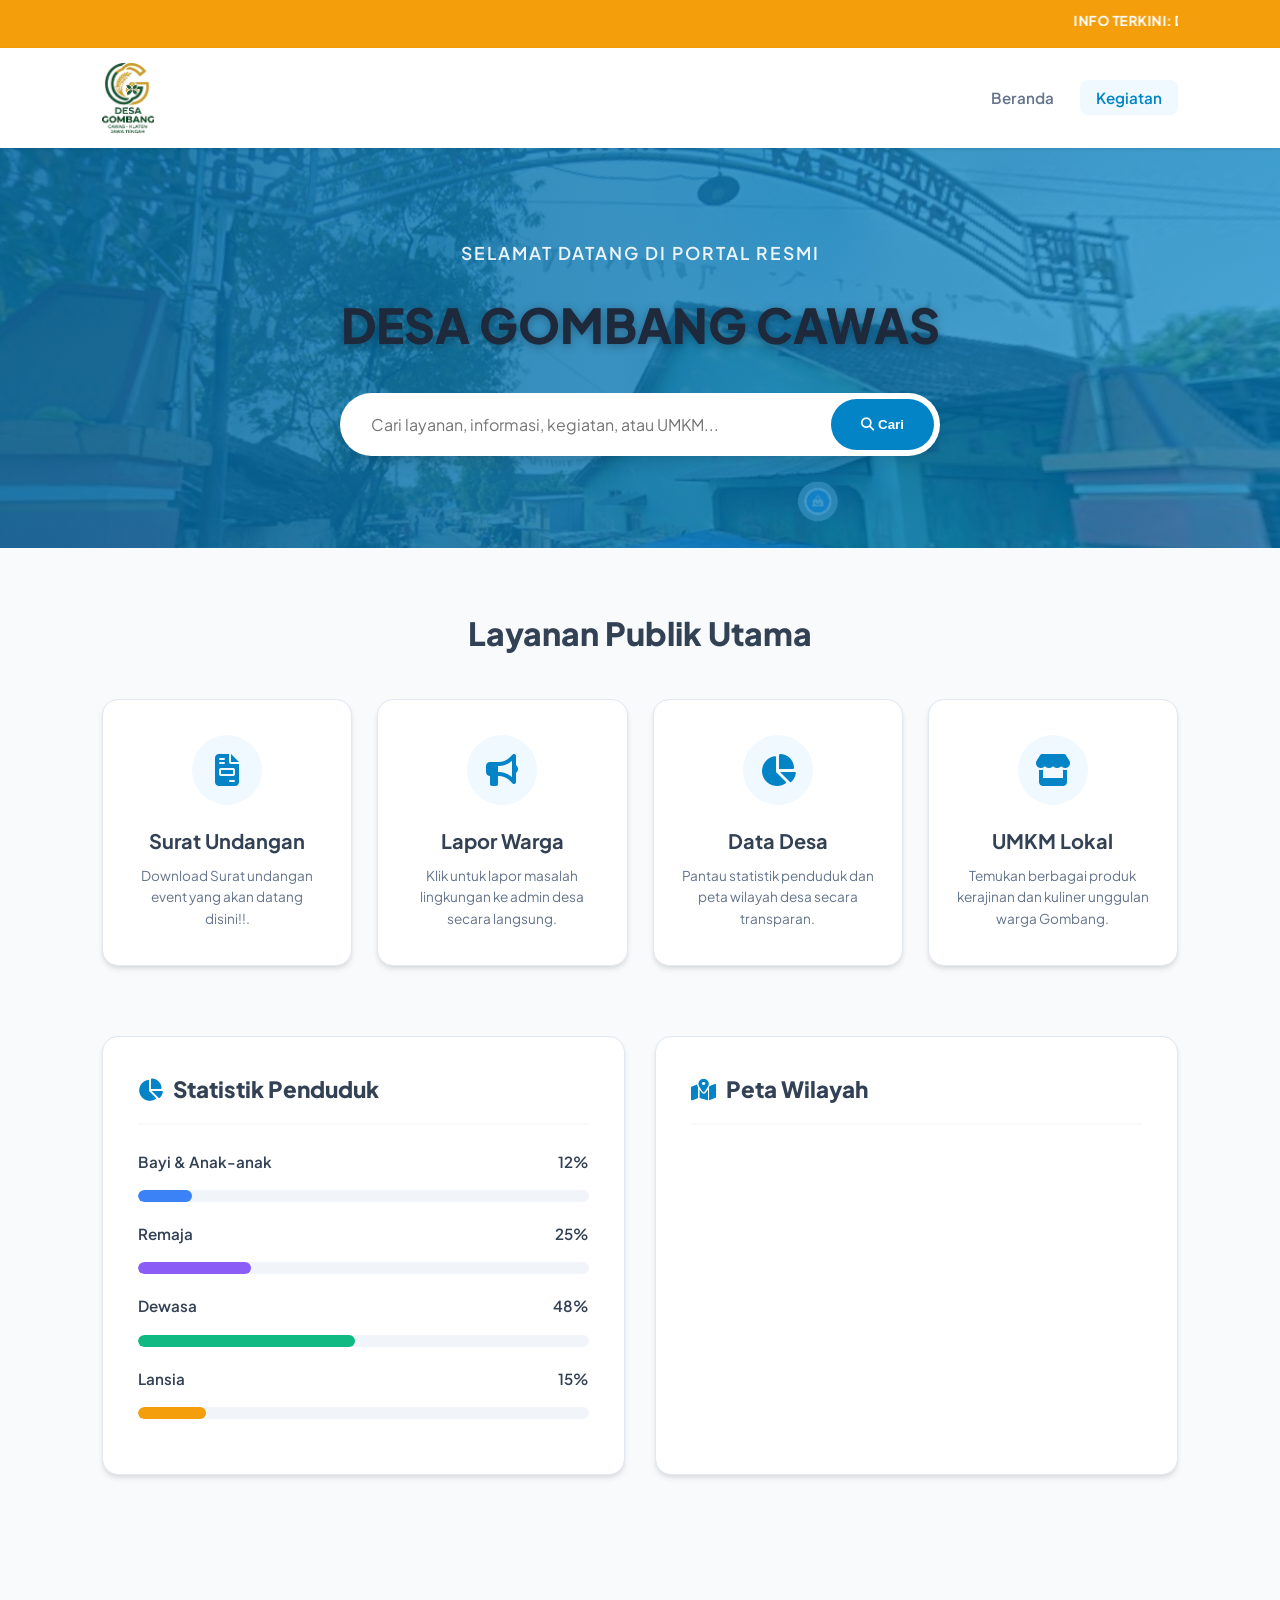
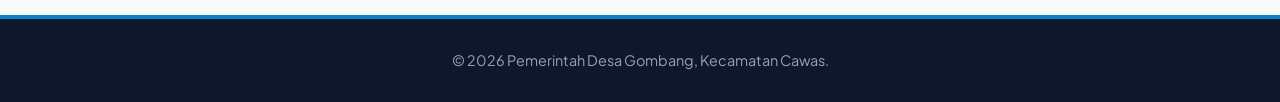
==== index.html @ a7930ddc "Initial commit" ====
<!DOCTYPE html>
<html lang="id">
<head>
    <meta charset="UTF-8">
    <meta name="viewport" content="width=device-width, initial-scale=1.0">
    <title>Portal tidak Resmi Desa Gombang</title>
    <link rel="stylesheet" href="style.css">
    <link rel="icon" type="images/png" href="assets/img/logo-gombang-lite.png">
    <link rel="stylesheet" href="https://cdnjs.cloudflare.com/ajax/libs/font-awesome/6.4.0/css/all.min.css">
</head>
<body>

    <div class="ticker">
        <marquee>INFO TERKINI: Desa Gombang akan mengadakan event 17 Agustus untuk mempringati hari kemerdekaan Indonesia pada tanggal 23 Agustus 2026. Dengan doorprize utama SEPEDA LISTRIK!! | Selamat datang di website resmi Desa Gombang Cawas.</marquee>
    </div>

    <nav>
    <a href="index.html" class="logo-text">
        <img src="assets/img/logo-gombang.png" alt="Logo Desa Gombang" class="logo-img">
    </a>
    
    <ul>
        <li><a href="index.html">Beranda</a></li>
        <li><a href="kegiatan.html" class="active">Kegiatan</a></li>
    </ul>
</nav>
    <header class="hero">
        <div class="hero-content">
            <p>Selamat Datang di Portal Resmi</p>
            <h1>DESA GOMBANG CAWAS</h1>
            <div class="search-container">
                <input type="text" id="searchInput" placeholder="Cari layanan, informasi, kegiatan, atau UMKM..." autocomplete="off">
                <button id="searchBtn"><i class="fa-solid fa-magnifying-glass"></i> Cari</button>
                <div id="searchResults"></div>
            </div>
        </div>
    </header>

    <div class="main-content">
        <div class="section-header">
            <h2>Layanan Publik Utama</h2>
        </div>
        
        <div class="grid-services">
    <a href="Surat/surat.pdf" download class="service-card">
        <div class="icon-wrapper"><i class="fa-solid fa-file-invoice"></i></div>
        <h4>Surat Undangan</h4>
        <p style="font-size: 0.85rem; color: #64748b; margin-top: 5px;">Download Surat undangan event yang akan datang disini!!.</p>
    </a>

    <a href="https://wa.me/6285778948765?text=Halo%20Pak,%20saya%20ingin%20melaporkan%20sesuatu%20terkait%20lingkungan%20saya." target="_blank" class="service-card">
        <div class="icon-wrapper"><i class="fa-solid fa-bullhorn"></i></div>
        <h4>Lapor Warga</h4>
        <p style="font-size: 0.85rem; color: #64748b; margin-top: 5px;">Klik untuk lapor masalah lingkungan ke admin desa secara langsung.</p>
    </a>

    <a href="#bagian-statistik" class="service-card">
        <div class="icon-wrapper"><i class="fa-solid fa-chart-pie"></i></div>
        <h4>Data Desa</h4>
        <p style="font-size: 0.85rem; color: #64748b; margin-top: 5px;">Pantau statistik penduduk dan peta wilayah desa secara transparan.</p>
    </a> 

    <a href="umkm.html" class="service-card">
        <div class="icon-wrapper"><i class="fa-solid fa-store"></i></div>
        <h4>UMKM Lokal</h4>
        <p style="font-size: 0.85rem; color: #64748b; margin-top: 5px;">Temukan berbagai produk kerajinan dan kuliner unggulan warga Gombang.</p>
    </a>
</div>

        <div class="info-grid" id="bagian-statistik">
            <div class="info-card">
                <div class="card-header"><h3><i class="fa-solid fa-chart-pie"></i> Statistik Penduduk</h3></div>
                
                <div class="stat-row">
                    <span>Bayi & Anak-anak <span>12%</span></span>
                    <div class="bar-bg"><div class="bar-fill bg-bayi" style="width: 12%;"></div></div>
                </div>
                <div class="stat-row">
                    <span>Remaja <span>25%</span></span>
                    <div class="bar-bg"><div class="bar-fill bg-remaja" style="width: 25%;"></div></div>
                </div>
                <div class="stat-row">
                    <span>Dewasa <span>48%</span></span>
                    <div class="bar-bg"><div class="bar-fill bg-dewasa" style="width: 48%;"></div></div>
                </div>
                <div class="stat-row">
                    <span>Lansia <span>15%</span></span>
                    <div class="bar-bg"><div class="bar-fill bg-lansia" style="width: 15%;"></div></div>
                </div>
            </div>

            <div class="info-card map-container">
                <div class="card-header"><h3><i class="fa-solid fa-map-location-dot"></i> Peta Wilayah</h3></div>
                <iframe src="https://www.google.com/maps/embed?pb=!1m18!1m12!1m3!1d3954.912423854958!2d110.669528!3d-7.618641!2m3!1f0!2f0!3f0!3m2!1i1024!2i768!4f13.1!3m3!1m2!1s0x2e7a46d1b764c6f5%3A0x5027a76e3552d00!2sGombang%2C%20Cawas%2C%20Klaten!5e0!3m2!1sid!2sid!4v1684970000000" allowfullscreen="" loading="lazy"></iframe>
            </div>
        </div>
    </div>
    
    <footer>
        <p>© 2026 Pemerintah Desa Gombang, Kecamatan Cawas.</p>
    </footer>

    <script src="script.js"></script>
</body>
</html>
---- style.css ----
@import url('https://fonts.googleapis.com/css2?family=Plus+Jakarta+Sans:wght@400;500;600;700;800&display=swap');

/* ==========================================================================
   1. VARIABEL WARNA & UKURAN (GANTI TEMA WEBSITE DI SINI)
   ========================================================================== */
:root {
    /* Warna Utama Website */
    --primary: #0284c7;       /* COMMAND: Biru utama (Warna dasar Tombol, Link aktif) */
    --primary-dark: #0369a1;  /* COMMAND: Biru gelap (Warna saat tombol di-hover/disentuh) */
    --accent: #f59e0b;        /* COMMAND: Oranye/Kuning (Warna untuk highlight/Running text) */
    
    /* Warna Background & Teks */
    --bg-color: #f8fafc;      /* COMMAND: Warna background dasar website (abu-abu sangat muda) */
    --surface: #ffffff;       /* COMMAND: Warna background kotak/kartu (Putih) */
    --text-main: #334155;     /* COMMAND: Warna teks utama (Hitam keabu-abuan) */
    --text-muted: #64748b;    /* COMMAND: Warna teks pendukung/sub-judul (Abu-abu) */
    --border: #e2e8f0;        /* COMMAND: Warna garis tepi / border pemisah */
    
    /* Efek Bayangan (Shadow) */
    --shadow-sm: 0 1px 3px rgba(0,0,0,0.1);                                  /* COMMAND: Bayangan tipis */
    --shadow-md: 0 4px 6px -1px rgba(0,0,0,0.1), 0 2px 4px -1px rgba(0,0,0,0.06);  /* COMMAND: Bayangan sedang */
    --shadow-lg: 0 10px 15px -3px rgba(0,0,0,0.1), 0 4px 6px -2px rgba(0,0,0,0.05); /* COMMAND: Bayangan tebal */
    
    /* Lengkungan Sudut (Border Radius) */
    --radius-lg: 16px;        /* COMMAND: Lengkungan besar (Untuk Kartu/Kotak utama) */
    --radius-md: 12px;        /* COMMAND: Lengkungan sedang (Untuk Tombol/Gambar) */
}

/* ==========================================================================
   2. PENGATURAN DASAR (RESET)
   ========================================================================== */
* { 
    margin: 0;                /* COMMAND: Menghilangkan jarak luar bawaan browser */
    padding: 0;               /* COMMAND: Menghilangkan jarak dalam bawaan browser */
    box-sizing: border-box;   /* COMMAND: Agar padding tidak merusak ukuran elemen */
}

body { 
    font-family: 'Plus Jakarta Sans', sans-serif; /* COMMAND: Ganti jenis font website di sini */
    background-color: var(--bg-color);            /* COMMAND: Mengambil warna dari :root di atas */
    color: var(--text-main); 
    line-height: 1.6; 
}

/* --- Kelas Bantuan (Utility) --- */
.pt-0 { padding-top: 0 !important; }
.mt-0 { margin-top: 0 !important; }
.text-center { text-align: center; }

/* ==========================================================================
   3. KOMPONEN HEADER & NAVBAR
   ========================================================================== */
/* Pengaturan Running Text (Info Terkini) */
.ticker {
    background: var(--accent); /* COMMAND: Ubah 'var(--accent)' misal jadi '#ff0000' untuk ganti warna tiker */
    color: #fff;               /* COMMAND: Warna teks di dalam running text */
    padding: 10px 8%;
    font-size: 0.85rem;
    font-weight: 700;
    letter-spacing: 0.5px;
}

/* Pengaturan Navigasi Atas (Menu) */
nav { 
    background: var(--surface); 
    padding: 15px 8%;          /* COMMAND: Ubah angka ini jika navbar terasa terlalu tebal/tipis */
    display: flex; 
    justify-content: space-between; 
    align-items: center; 
    box-shadow: var(--shadow-sm);
    position: sticky;          /* Bikin navbar nempel di atas pas di-scroll */
    top: 0; 
    z-index: 1000;             /* COMMAND: Pastikan posisi menu selalu di lapisan paling atas */
}

/* Ukuran Logo Website */
.logo-img { height: 70px; width: auto; display: block; }       /* COMMAND: Ganti angka 70px jika logo kebesaran/kekecilan */
.logo-img-sm { height: 65px; width: auto; display: block; }
.logo-instansi { height: 45px; object-fit: contain; }          /* COMMAND: Ukuran logo kedua (seperti logo pemkab/kecamatan) */

/* Pengaturan Menu Link (Beranda, Profil, dll) */
nav ul { 
    display: flex; 
    list-style: none; 
    gap: 10px;                 /* COMMAND: Jarak antar menu di navbar */
    align-items: center; 
}
nav ul li a { 
    color: var(--text-muted); 
    text-decoration: none; 
    font-weight: 600; 
    font-size: 0.95rem;        /* COMMAND: Ukuran huruf menu navigasi */
    padding: 8px 16px;
    border-radius: 8px;
    transition: all 0.3s ease;
}

/* Warna menu saat kursor diarahkan (Hover) & saat aktif */
nav ul li a:hover, nav ul li a.active { 
    color: var(--primary);     /* COMMAND: Warna teks menu saat aktif/di-hover */
    background: #f0f9ff;       /* COMMAND: Warna blok background menu saat di-hover */
}

/* ==========================================================================
   4. HERO SECTION (BANNER GAMBAR BESAR)
   ========================================================================== */
.hero { 
    /* COMMAND: Ganti nama file 'banner.jpg' dengan nama foto desa Anda di folder assets/img/ */
    background: linear-gradient(to right, rgba(3, 105, 161, 0.85), rgba(2, 132, 199, 0.7)), url('assets/img/banner.jpg'); 
    background-size: cover; 
    background-position: center; 
    height: 400px;             /* COMMAND: Tinggi area banner utama */
    display: flex; 
    justify-content: center; 
    align-items: center; 
    padding: 0 20px; 
}

.hero-content {
    text-align: center;
    color: var(--surface);
    max-width: 800px;
    width: 100%;
}

.hero p { 
    font-size: 1.1rem; 
    font-weight: 600; 
    letter-spacing: 2px; 
    text-transform: uppercase; 
    margin-bottom: 10px; 
    opacity: 0.9;
}

.hero h1 { 
    font-size: 3rem;           /* COMMAND: Ukuran teks judul besar (DESA GOMBANG) */
    font-weight: 800; 
    margin-bottom: 30px; 
    text-shadow: 0 2px 10px rgba(0,0,0,0.3); 
}

/* ==========================================================================
   5. FITUR PENCARIAN (SEARCH BAR)
   ========================================================================== */
.search-container { 
    display: flex; 
    background: var(--surface); 
    border-radius: 50px;       /* COMMAND: Membuat sudut kotak pencarian membulat */
    padding: 6px; 
    box-shadow: var(--shadow-lg); 
    position: relative; 
    max-width: 600px;          /* COMMAND: Lebar maksimal kotak pencarian */
    margin: 0 auto;
}

.search-container input { 
    flex: 1; 
    border: none; 
    padding: 15px 25px; 
    border-radius: 50px; 
    outline: none; 
    font-size: 1rem; 
    font-family: inherit; 
    color: var(--text-main);
}

.search-container button { 
    background: var(--primary); 
    color: var(--surface); 
    border: none; 
    padding: 0 30px; 
    border-radius: 50px; 
    font-weight: 700; 
    cursor: pointer; 
    transition: 0.3s; 
}

.search-container button:hover { 
    background: var(--primary-dark); /* COMMAND: Warna tombol cari saat disentuh/hover */
}

/* Dropdown Hasil Pencarian */
#searchResults {
    position: absolute; 
    top: calc(100% + 15px); 
    left: 0; 
    right: 0; 
    background: var(--surface); 
    border-radius: var(--radius-md); 
    box-shadow: var(--shadow-lg); 
    max-height: 300px;         /* COMMAND: Tinggi maksimal kotak hasil cari (bisa di-scroll) */
    overflow-y: auto; 
    z-index: 1001; 
    text-align: left; 
    border: 1px solid var(--border); 
    display: none;
}

.search-result-item { 
    display: block; 
    padding: 14px 25px; 
    color: var(--text-main); 
    text-decoration: none; 
    border-bottom: 1px solid var(--border); 
    transition: all 0.2s ease; 
    font-weight: 600; 
    font-size: 0.95rem; 
}

.search-result-item:last-child { border-bottom: none; }

.search-result-item:hover { 
    background: #f0f9ff; 
    color: var(--primary); 
    padding-left: 32px; 
}

.search-no-result { 
    padding: 20px; 
    color: #ef4444;            /* COMMAND: Warna teks saat hasil pencarian tidak ditemukan (Merah) */
    text-align: center; 
    font-weight: 700; 
    font-size: 0.95rem; 
    background: #fef2f2; 
    border-radius: var(--radius-md); 
}

/* Custom Scrollbar untuk Pencarian */
#searchResults::-webkit-scrollbar { width: 8px; }
#searchResults::-webkit-scrollbar-track { background: #f1f5f9; border-radius: 0 12px 12px 0; }
#searchResults::-webkit-scrollbar-thumb { background: #cbd5e1; border-radius: 10px; } /* COMMAND: Ganti warna abu scrollbar di sini */

/* ==========================================================================
   6. KONTEN UTAMA & KARTU LAYANAN (BERANDA)
   ========================================================================== */
.main-content { 
    padding: 60px 8%; 
    max-width: 1400px; 
    margin: 0 auto; 
}

.section-header { text-align: center; margin-bottom: 40px; }
.section-header h2 { font-size: 2rem; color: var(--text-main); font-weight: 800; margin-bottom: 10px; }
.section-header p { color: var(--text-muted); font-size: 1.05rem; }

/* Grid 4 Kolom Layanan (Surat, Lapor Warga, dll) */
.grid-services { 
    display: grid; 
    grid-template-columns: repeat(auto-fit, minmax(240px, 1fr)); /* COMMAND: Ganti 240px untuk melebarkan/menyempitkan kartu */
    gap: 25px; 
    margin-bottom: 70px; 
}

.service-card { 
    background: var(--surface); 
    padding: 35px 25px; 
    border-radius: var(--radius-lg); 
    text-align: center; 
    box-shadow: var(--shadow-md); 
    border: 1px solid var(--border); 
    transition: all 0.3s ease; 
    text-decoration: none; 
    color: var(--text-main); 
}

.service-card:hover { 
    transform: translateY(-8px); /* COMMAND: Efek kartu melayang naik saat kursor menempel */
    box-shadow: var(--shadow-lg); 
    border-color: var(--primary); 
}

.icon-wrapper { 
    width: 70px; 
    height: 70px; 
    background: #f0f9ff;       /* COMMAND: Warna bulat di belakang icon (biru sangat pudar) */
    border-radius: 50%; 
    display: flex; 
    justify-content: center; 
    align-items: center; 
    margin: 0 auto 20px auto; 
    transition: all 0.3s ease; 
}

.service-card i { font-size: 2rem; color: var(--primary); }
.service-card:hover .icon-wrapper { background: var(--primary); }
.service-card:hover i { color: var(--surface); }
.service-card h4 { font-size: 1.25rem; font-weight: 700; margin-bottom: 8px; }

/* ==========================================================================
   7. STATISTIK DESA & GOOGLE MAPS
   ========================================================================== */
.info-grid { 
    display: grid; 
    grid-template-columns: 1fr 1fr; /* COMMAND: Membagi area statistik dan map menjadi 2 kolom (Kiri Kanan) */
    gap: 30px; 
}

.info-card { 
    background: var(--surface); 
    padding: 35px; 
    border-radius: var(--radius-lg); 
    box-shadow: var(--shadow-md); 
    border: 1px solid var(--border); 
}

.card-header { 
    border-bottom: 2px solid var(--bg-color); 
    padding-bottom: 15px; 
    margin-bottom: 25px; 
}

.card-header h3 { 
    font-size: 1.4rem; 
    font-weight: 800; 
    color: var(--text-main); 
    display: flex; 
    align-items: center; 
    gap: 10px; 
}

.card-header h3 i { color: var(--primary); }

/* Progress Bar Statistik */
.stat-row { margin-bottom: 20px; }
.stat-row span { 
    display: flex; 
    justify-content: space-between; 
    font-weight: 600; 
    margin-bottom: 8px; 
    font-size: 0.95rem; 
}

.bar-bg { 
    background: #f1f5f9; 
    border-radius: 10px; 
    height: 12px;              /* COMMAND: Ketebalan bar statistik */
    width: 100%; 
    overflow: hidden; 
}

.bar-fill { 
    height: 100%; 
    border-radius: 10px; 
    transition: width 1s ease-in-out; 
}

/* Warna-warni bar statistik */
.bg-bayi { background: #3b82f6; }   /* COMMAND: Warna bar bayi (Biru) */
.bg-remaja { background: #8b5cf6; } /* COMMAND: Warna bar remaja (Ungu) */
.bg-dewasa { background: #10b981; } /* COMMAND: Warna bar dewasa (Hijau) */
.bg-lansia { background: #f59e0b; } /* COMMAND: Warna bar lansia (Oranye) */

/* Kontainer Maps */
.map-container iframe { 
    width: 100%; 
    height: 280px;             /* COMMAND: Ketinggian peta Google Maps */
    border-radius: var(--radius-md); 
    border: none; 
}

/* ==========================================================================
   8. TOMBOL (BUTTONS)
   ========================================================================== */
.btn-primary { 
    display: flex; 
    align-items: center; 
    justify-content: center; 
    gap: 10px; 
    background: var(--primary); 
    color: var(--surface); 
    padding: 14px 20px; 
    border-radius: var(--radius-md); 
    text-decoration: none; 
    font-weight: 600; 
    margin-top: 30px; 
    transition: 0.3s; 
    border: none; 
    cursor: pointer; 
    width: 100%; 
}
.btn-primary:hover { background: var(--primary-dark); box-shadow: var(--shadow-md); }

.btn-wa { background: #10b981; } /* COMMAND: Warna Hijau khusus tombol WhatsApp */
.btn-wa:hover { background: #059669; }

.btn-back { 
    display: inline-flex; 
    align-items: center; 
    gap: 8px; 
    background: #f1f5f9; 
    color: var(--text-main); 
    padding: 10px 20px; 
    border-radius: 50px; 
    text-decoration: none; 
    font-weight: 600; 
    font-size: 0.95rem; 
    transition: 0.3s; 
    margin-bottom: 25px; 
}
.btn-back:hover { background: var(--border); color: var(--primary); }
.btn-back-surface { background: var(--surface); box-shadow: var(--shadow-sm); }

/* ==========================================================================
   9. HALAMAN PROFIL, KEGIATAN & UMKM
   ========================================================================== */
/* Banner Header Khusus Halaman Internal */
.header-internal { 
    /* COMMAND: Ganti 'assets/img/banner.jpg' di sini juga jika banner dalam mau diubah */
    background: linear-gradient(rgba(2, 132, 199, 0.75), rgba(2, 132, 199, 0.75)), url('assets/img/banner.jpg') center/cover; 
    padding: 60px 8% 120px 8%; 
    text-align: center; 
    color: var(--surface); 
}
.header-internal h1 { font-size: 2.5rem; font-weight: 800; margin-bottom: 10px; }
.header-internal p { font-size: 1.1rem; opacity: 0.9; }

/* Kotak Konten Utama yang Elegan (Profil) */
.content-box { 
    background: var(--surface); 
    padding: 45px; 
    border-radius: var(--radius-lg); 
    box-shadow: var(--shadow-lg); 
    margin-top: -80px;         /* COMMAND: Membuat efek kotak konten menumpuk di atas banner */
    position: relative; 
    z-index: 10; 
    border: 1px solid var(--border); 
}
.content-box h3 { color: var(--text-main); font-size: 1.5rem; font-weight: 800; margin-bottom: 15px; display: flex; align-items: center; gap: 10px; }
.content-box h3 i { color: var(--primary); }
.content-box p { color: var(--text-muted); font-size: 1.05rem; line-height: 1.8; text-align: justify; margin-bottom: 20px; }
.content-box ul { margin-left: 25px; margin-bottom: 30px; color: var(--text-muted); font-size: 1.05rem; line-height: 1.8; }
.content-box hr { border: 0; border-top: 1px solid var(--border); margin: 40px 0; }

.visi-title { font-weight: 700; color: var(--text-main); margin-bottom: 5px; }
.misi-title { font-weight: 700; color: var(--text-main); margin-top: 25px; margin-bottom: 5px; }

/* Grid Potensi Desa (Kiri-Tengah-Kanan) */
.potensi-grid { 
    display: grid; 
    grid-template-columns: 1fr 1.5fr 1fr; /* COMMAND: Atur proporsi lebar (kiri-tengah-kanan) di sini */
    gap: 20px; 
    margin-top: 20px; 
    align-items: start; 
}

.potensi-card { 
    background: #f8fafc; 
    border-radius: 8px; 
    overflow: hidden; 
    box-shadow: 0 2px 4px rgba(0,0,0,0.05); 
    display: flex; 
    flex-direction: column; 
}
.potensi-card.pertanian { border-left: 4px solid #0284c7;  height: 100%; } /* COMMAND: Warna list card Pertanian */
.potensi-card.mebel { border-left: 4px solid #92400e; height: 100%; }      /* COMMAND: Warna list card Mebel */

/* INI YANG BIKIN GAMBAR NGGAK MELAR */
.potensi-card img { width: 100%; height: 100%; object-fit: cover; }       /* COMMAND: Jangan diubah agar foto tetap proporsional */

.potensi-body { padding: 15px; flex-grow: 1; }
.potensi-title { margin: 0 0 8px 0; }
.potensi-title.biru { color: #0284c7; }
.potensi-title.coklat { color: #92400e; }
.potensi-desc { font-size: 0.9rem; margin: 0; color: #64748b; line-height: 1.5; }

/* Bagian Poster Promosi */
.potensi-poster { 
    text-align: center; 
    background: white; 
    padding: 15px; 
    border-radius: 8px; 
    box-shadow: 0 4px 6px rgba(0,0,0,0.1); 
}
.potensi-poster img { width: 100%; border-radius: 8px; box-shadow: 0 4px 15px rgba(0,0,0,0.2); }

/* INI TAMPILAN TOMBOL DOWNLOAD BARU YANG ELEGAN */
.btn-download { 
    display: inline-flex; 
    align-items: center; 
    justify-content: center; 
    gap: 10px; 
    background: linear-gradient(135deg, #0284c7, #0369a1); /* COMMAND: Gradient biru untuk tombol download */
    color: white; 
    text-decoration: none; 
    padding: 12px 25px; 
    border-radius: 50px; 
    font-weight: 800; 
    font-size: 0.95rem; 
    margin-top: 20px; 
    transition: all 0.3s ease; 
    border: none; 
    box-shadow: 0 4px 10px rgba(2, 132, 199, 0.3); 
}

.btn-download:hover { 
    transform: translateY(-4px); 
    box-shadow: 0 6px 15px rgba(2, 132, 199, 0.5); 
    background: linear-gradient(135deg, #0369a1, #075985); 
}

/* --- Halaman Kegiatan & Berita --- */
.hero-kegiatan { 
    min-height: 350px; 
    display: flex; 
    justify-content: center; 
    align-items: center; 
    text-align: center; 
    background: linear-gradient(rgba(2, 132, 199, 0.75), rgba(2, 132, 199, 0.75)), url('assets/img/banner.jpg') center/cover; 
}
.hero-kegiatan h1 { font-size: 3.5rem; margin-bottom: 15px; font-weight: bold; color: white;}
.hero-kegiatan p { font-size: 1.1rem; text-transform: uppercase; letter-spacing: 1px; color: white;}

.kegiatan-wrapper { max-width: 1100px; margin: 0 auto; padding: 40px 20px; }
.btn-back-alt { 
    display: inline-flex; 
    align-items: center; 
    gap: 8px; 
    margin-bottom: 25px; 
    color: #1e293b; 
    text-decoration: none; 
    font-weight: bold; 
    font-size: 0.95rem; 
    padding: 10px 20px; 
    background: #fff; 
    border-radius: 8px; 
    border: 1px solid #e2e8f0; 
    box-shadow: 0 2px 4px rgba(0,0,0,0.05); 
}
.btn-back-alt:hover { color: var(--primary); border-color: var(--primary); }

.kegiatan-grid { display: grid; grid-template-columns: 1fr 1fr; gap: 30px; } /* COMMAND: Ganti jadi '1fr 1fr 1fr' jika ingin 3 kolom */
.kegiatan-card { background: #fff; border-radius: 12px; overflow: hidden; box-shadow: 0 4px 10px rgba(0,0,0,0.05); border: 1px solid #e2e8f0; }
.kegiatan-card img { width: 100%; height: 250px; object-fit: cover; }       /* COMMAND: Tinggi gambar cover kegiatan */
.kegiatan-body { padding: 25px; }
.kegiatan-title { margin: 0 0 10px; font-size: 1.4rem; color: #1e293b; }
.kegiatan-desc { color: #64748b; font-size: 0.95rem; line-height: 1.6; margin-bottom: 20px; }

/* Pengaturan Label Tag Kategori (Berita/UMKM) */
.tag-badge { 
    display: inline-block; 
    padding: 6px 14px; 
    border-radius: 20px; 
    font-size: 0.75rem; 
    font-weight: bold; 
    letter-spacing: 1px; 
    margin-bottom: 15px; 
    text-transform: uppercase; 
}
/* COMMAND: Pengaturan warna latar & teks untuk tiap label kategori */
.tag-pembangunan { background: #e0f2fe; color: #0284c7; }
.tag-kesehatan { background: #dcfce7; color: #16a34a; }
.tag-pendidikan { background: #fef3c7; color: #d97706; }
.tag-ekonomi { background: #fce7f3; color: #db2777; }
.tag-kraf { background: #fffbeb; color: #f59e0b; }
.tag-kuliner { background: #fef2f2; color: #ef4444; }

.kegiatan-link { font-weight: bold; text-decoration: none; font-size: 0.9rem; }
.text-biru { color: #0284c7; }
.text-hijau { color: #16a34a; }
.text-oranye { color: #d97706; }
.text-pink { color: #db2777; }

/* --- Halaman Produk UMKM --- */
.umkm-back-wrapper { text-align: left; margin-top: -60px; margin-bottom: 20px; position: relative; z-index: 20; }
.news-grid { 
    display: grid; 
    grid-template-columns: repeat(auto-fit, minmax(320px, 1fr)); /* COMMAND: Lebar minimal kartu produk UMKM 320px */
    gap: 30px; 
    margin-top: -80px; 
    position: relative; 
    z-index: 10; 
}
.news-card { 
    background: var(--surface); 
    border-radius: var(--radius-lg); 
    overflow: hidden; 
    box-shadow: var(--shadow-md); 
    border: 1px solid var(--border); 
    transition: all 0.3s ease; 
}
.news-card:hover { transform: translateY(-5px); box-shadow: var(--shadow-lg); border-color: var(--primary); }
.news-card img { width: 100%; height: 220px; object-fit: cover; }
.news-content { padding: 30px; }
.umkm-title { margin-top: 10px; margin-bottom: 12px; font-size: 1.3rem; font-weight: 800; color: var(--text-main); line-height: 1.4;}
.umkm-price { color: var(--primary); font-weight: 800; font-size: 1.2rem; margin-bottom: 12px; } /* COMMAND: Warna harga produk */

/* ==========================================================================
   10. FOOTER (BAGIAN BAWAH WEBSITE)
   ========================================================================== */
footer { 
    background: #0f172a;       /* COMMAND: Warna background footer (Biru Dongker) */
    color: #94a3b8;            /* COMMAND: Warna teks di dalam footer */
    text-align: center; 
    padding: 30px 20px; 
    margin-top: 80px; 
    font-size: 0.9rem; 
    border-top: 4px solid var(--primary); /* COMMAND: Garis batas atas footer */
}

/* ==========================================================================
   11. PENGATURAN RESPONSIVE (UNTUK TAMPILAN HP/MOBILE)
   ========================================================================== */
/* COMMAND: Bagian ini akan aktif jika dibuka di layar lebih kecil dari 850px (HP/Tablet) */
@media (max-width: 850px) {
    nav { flex-direction: column; gap: 15px; padding: 20px; }
    nav ul { flex-wrap: wrap; justify-content: center; }
    .logo-instansi { display: none; } /* COMMAND: Logo Cawas disembunyikan di HP agar tidak sempit */
    .hero h1 { font-size: 2.2rem; }
    .info-grid { grid-template-columns: 1fr; } /* COMMAND: Statistik & Map jadi memanjang ke bawah (1 kolom) */
    .content-box { padding: 30px 20px; margin-top: -50px; }
    .news-grid { margin-top: -50px; }
    .header-internal { padding: 40px 5% 80px 5%; }
    .potensi-grid { grid-template-columns: 1fr; } /* COMMAND: Potensi desa berjejer ke bawah di HP */
    .kegiatan-grid { grid-template-columns: 1fr; }
}

/* --- SECTION EVENT HIGHLIGHT (POSTER EVENT) --- */
.event-highlight {
    max-width: 1100px;
    margin: 40px auto 20px auto;
    padding: 20px;
    text-align: center;
}

.poster-container {
    width: 100%;
    display: flex;
    justify-content: center;
}

.event-poster {
    width: 100%;            /* Paksa lebar 100% dari kontainer */
    max-width: 400px;       /* COMMAND: Batasi agar di desktop tidak kelebaran. Ganti angkanya jika mau lebih besar. */
    height: auto;           /* Jaga proporsi agar tidak gepeng */
    display: block;
    margin: 0 auto;
    border-radius: 16px;
    box-shadow: 0 10px 25px rgba(0,0,0,0.15);
    transition: transform 0.3s ease;
}

.event-poster:hover {
    transform: scale(1.02); /* COMMAND: Efek memperbesar sedikit saat poster di-hover */
}

/* Tombol Download Poster */
.btn-download-poster {
    display: inline-block;
    margin-top: 15px;
    padding: 10px 25px;
    background-color: #0284c7; /* COMMAND: Warna tombol download poster */
    color: white;
    text-decoration: none;
    border-radius: 50px;
    font-weight: 600;
    transition: background 0.3s;
}

.btn-download-poster:hover {
    background-color: #0369a1; /* COMMAND: Warna hover tombol download poster */
}

/* Kita buat tombolnya kelihatan jelas */
.tombol-kecil {
  display: inline-block;
  margin-top: 10px;
  padding: 5px 10px;
  background-color: #007bff; /* Warna latar biru */
  color: white;              /* Warna tulisan putih */
  text-decoration: none;     /* Menghapus garis bawah */
  border-radius: 4px;        /* Membuat sudut sedikit membulat */
  font-size: 14px;
}
/* CSS Tambahan agar UI lebih rapi */
.page-wrapper { max-width: 900px; margin: 40px auto; padding: 0 20px; }
.hero-image { width: 100%; height: 400px; object-fit: cover; border-radius: 16px; box-shadow: 0 10px 15px -3px rgba(0,0,0,0.1); }
.content-body { margin-top: 30px; line-height: 1.8; color: #334155; font-size: 1.1rem; }
.back-btn { display: inline-flex; align-items: center; gap: 8px; margin-top: 30px; padding: 12px 24px; background: #0ea5e9; color: white; text-decoration: none; border-radius: 8px; font-weight: 600; transition: background 0.3s; }
.back-btn:hover { background: #0284c7; }
h1 { color: #1e293b; margin-top: 20px; }
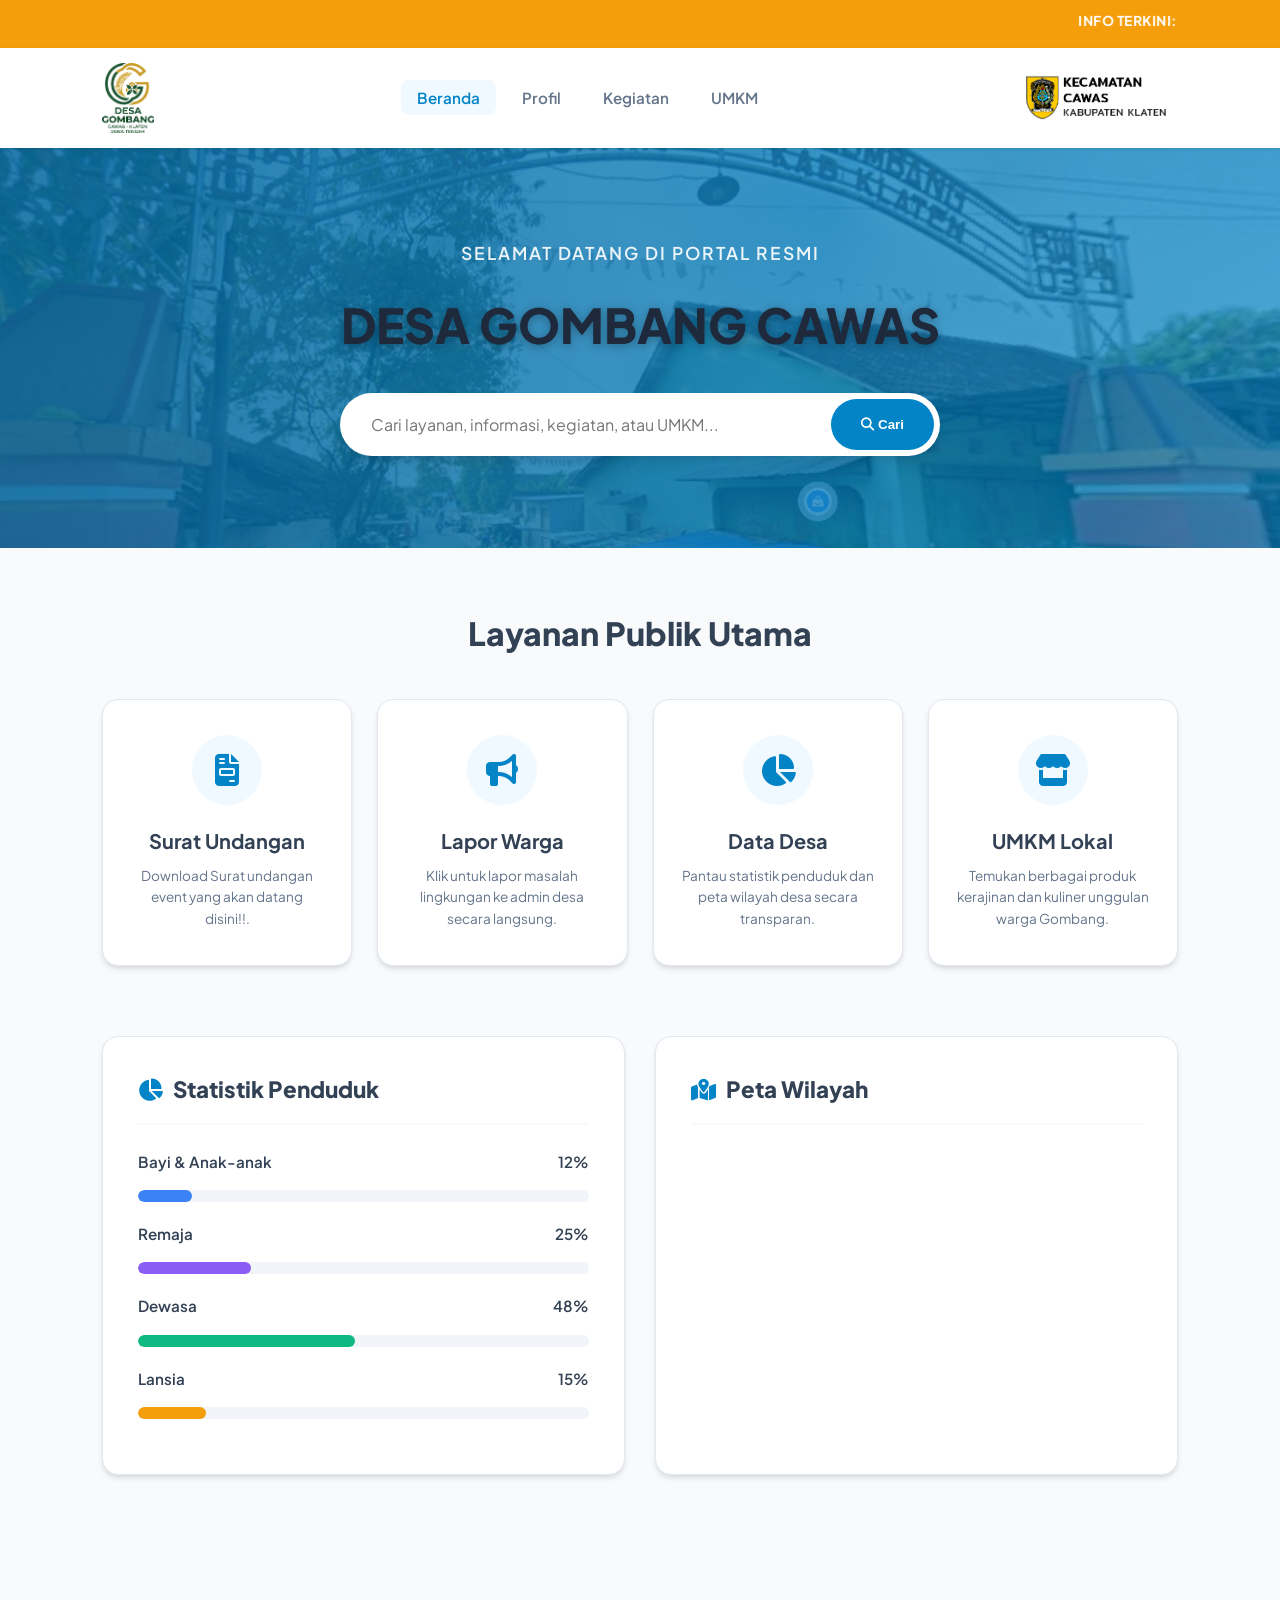
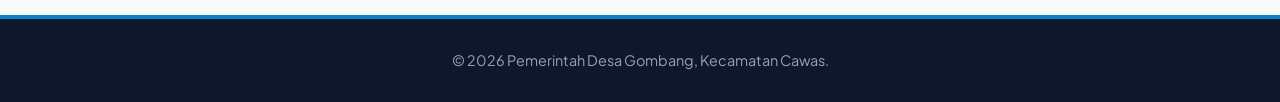
==== commit 9627a977: "Update index.html" ====
--- a/index.html
+++ b/index.html
@@ -3,7 +3,7 @@
 <head>
     <meta charset="UTF-8">
     <meta name="viewport" content="width=device-width, initial-scale=1.0">
-    <title>Portal tidak Resmi Desa Gombang</title>
+    <title>Portal Resmi Desa Gombang</title>
     <link rel="stylesheet" href="style.css">
     <link rel="icon" type="images/png" href="assets/img/logo-gombang-lite.png">
     <link rel="stylesheet" href="https://cdnjs.cloudflare.com/ajax/libs/font-awesome/6.4.0/css/all.min.css">
@@ -15,15 +15,18 @@
     </div>
 
     <nav>
-    <a href="index.html" class="logo-text">
-        <img src="assets/img/logo-gombang.png" alt="Logo Desa Gombang" class="logo-img">
-    </a>
-    
-    <ul>
-        <li><a href="index.html">Beranda</a></li>
-        <li><a href="kegiatan.html" class="active">Kegiatan</a></li>
-    </ul>
-</nav>
+        <a href="index.html" class="logo-text">
+            <img src="assets/img/logo-gombang.png" alt="Logo Desa Gombang" class="logo-img">
+        </a>
+        <ul>
+            <li><a href="index.html" class="active">Beranda</a></li>
+            <li><a href="profil.html">Profil</a></li>
+            <li><a href="kegiatan.html">Kegiatan</a></li>
+            <li><a href="umkm.html">UMKM</a></li>
+        </ul>
+        <img src="assets/img/logo-cawas.png" alt="Logo Cawas" class="logo-instansi" onerror="this.style.display='none'">
+    </nav>
+
     <header class="hero">
         <div class="hero-content">
             <p>Selamat Datang di Portal Resmi</p>
@@ -58,7 +61,7 @@
         <div class="icon-wrapper"><i class="fa-solid fa-chart-pie"></i></div>
         <h4>Data Desa</h4>
         <p style="font-size: 0.85rem; color: #64748b; margin-top: 5px;">Pantau statistik penduduk dan peta wilayah desa secara transparan.</p>
-    </a> 
+    </a>
 
     <a href="umkm.html" class="service-card">
         <div class="icon-wrapper"><i class="fa-solid fa-store"></i></div>
@@ -102,4 +105,4 @@
 
     <script src="script.js"></script>
 </body>
-</html>+</html>
